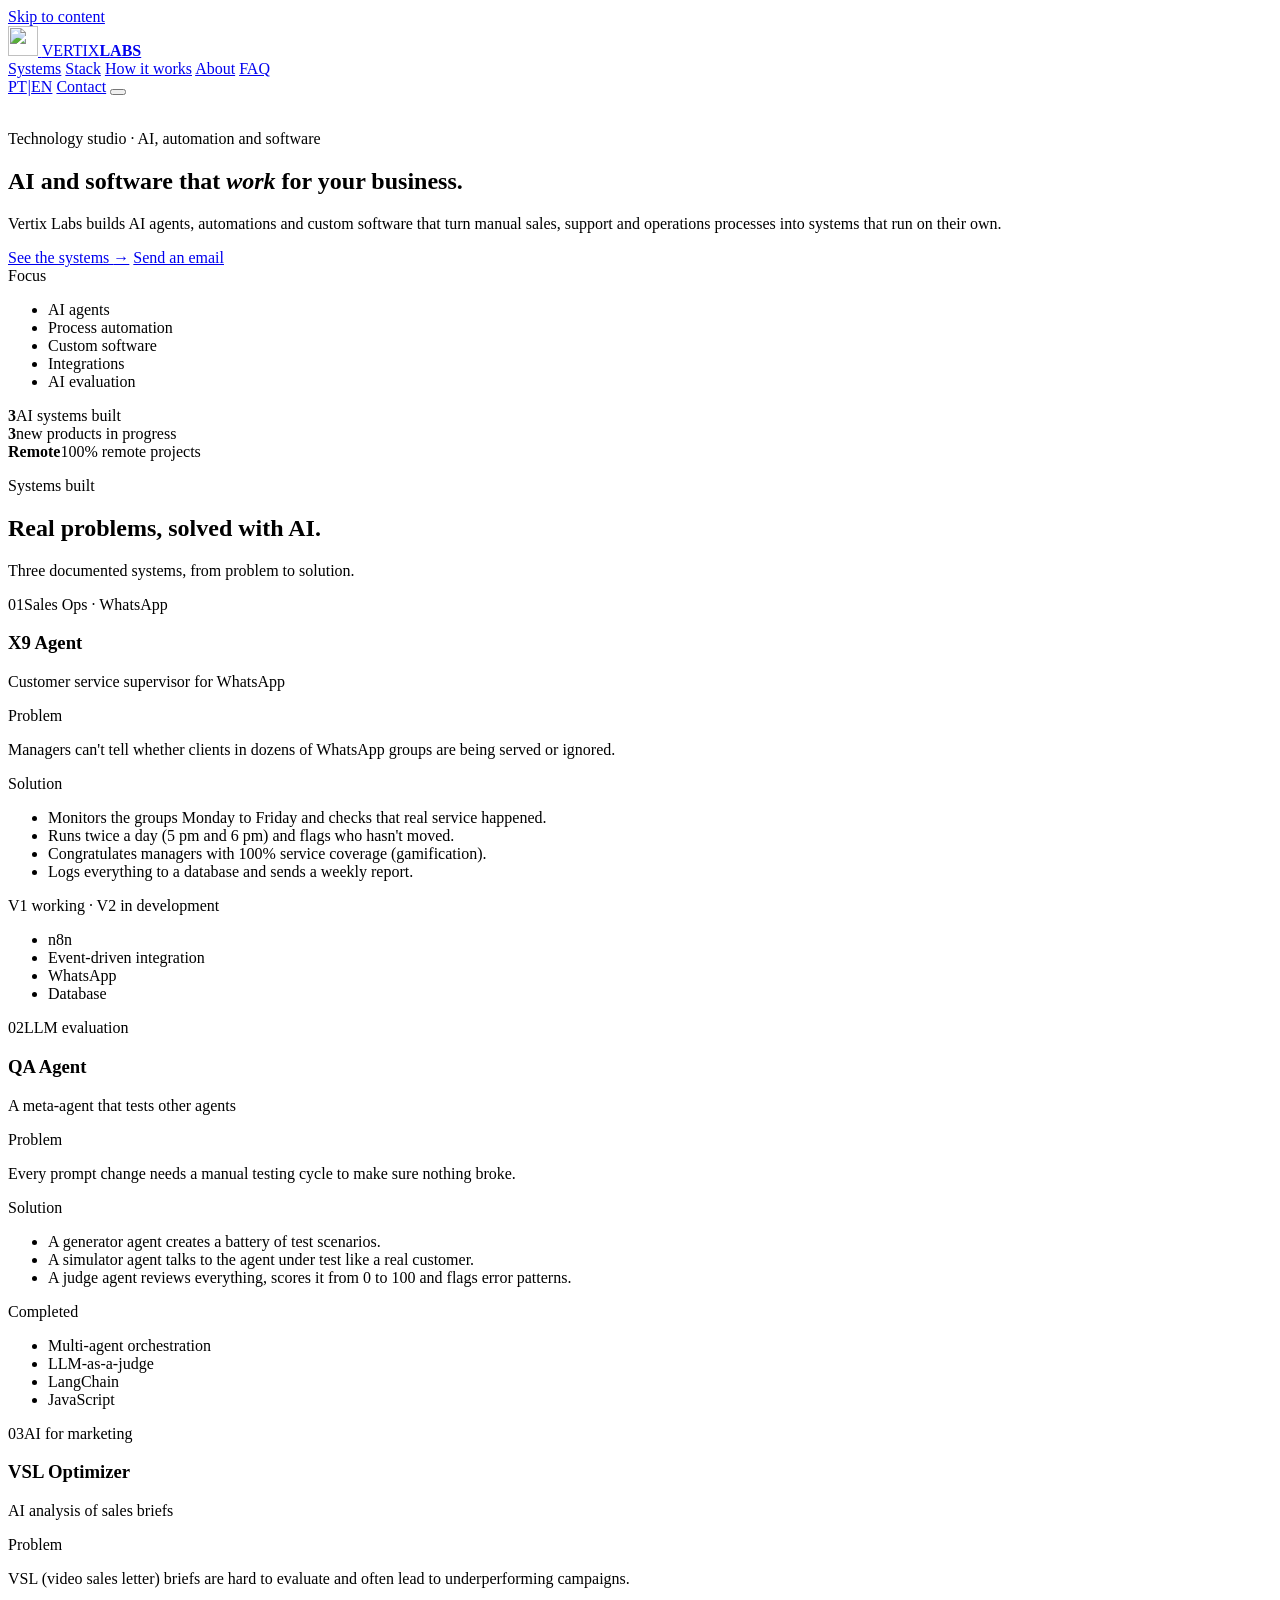
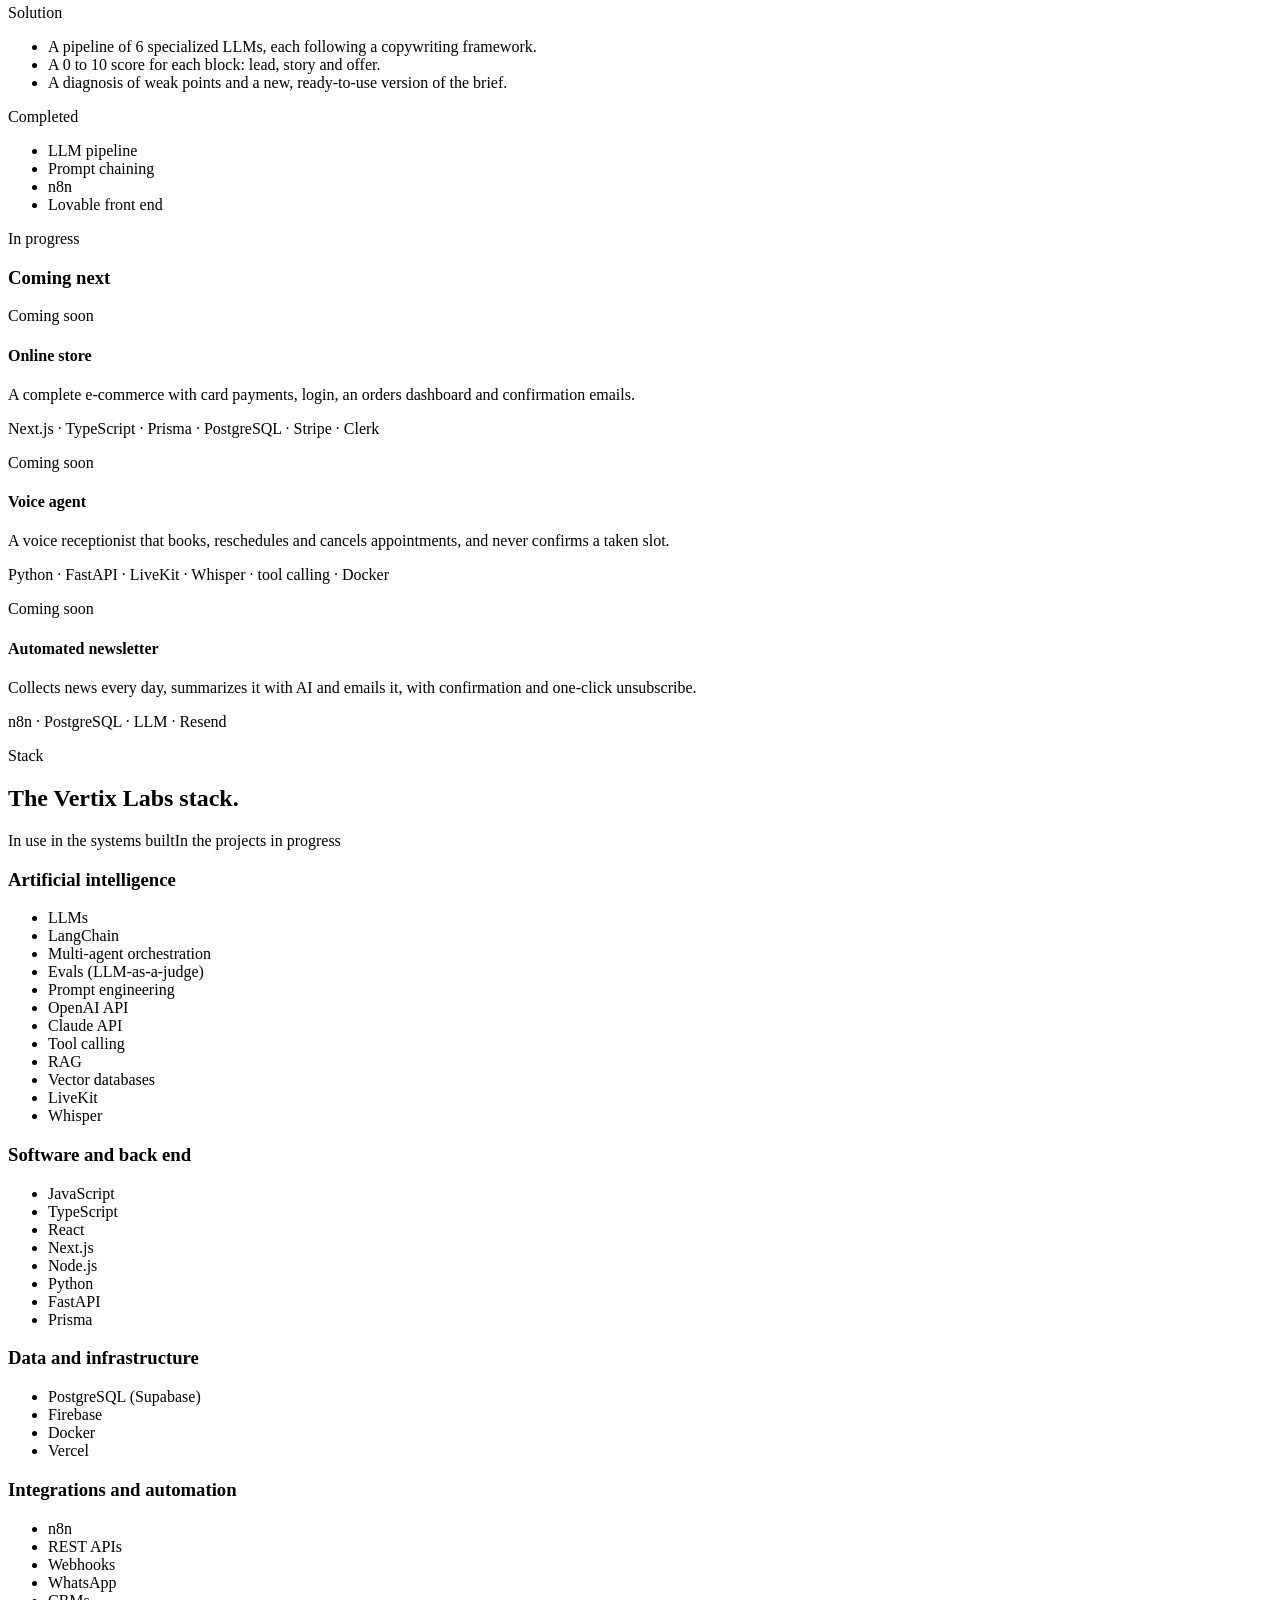
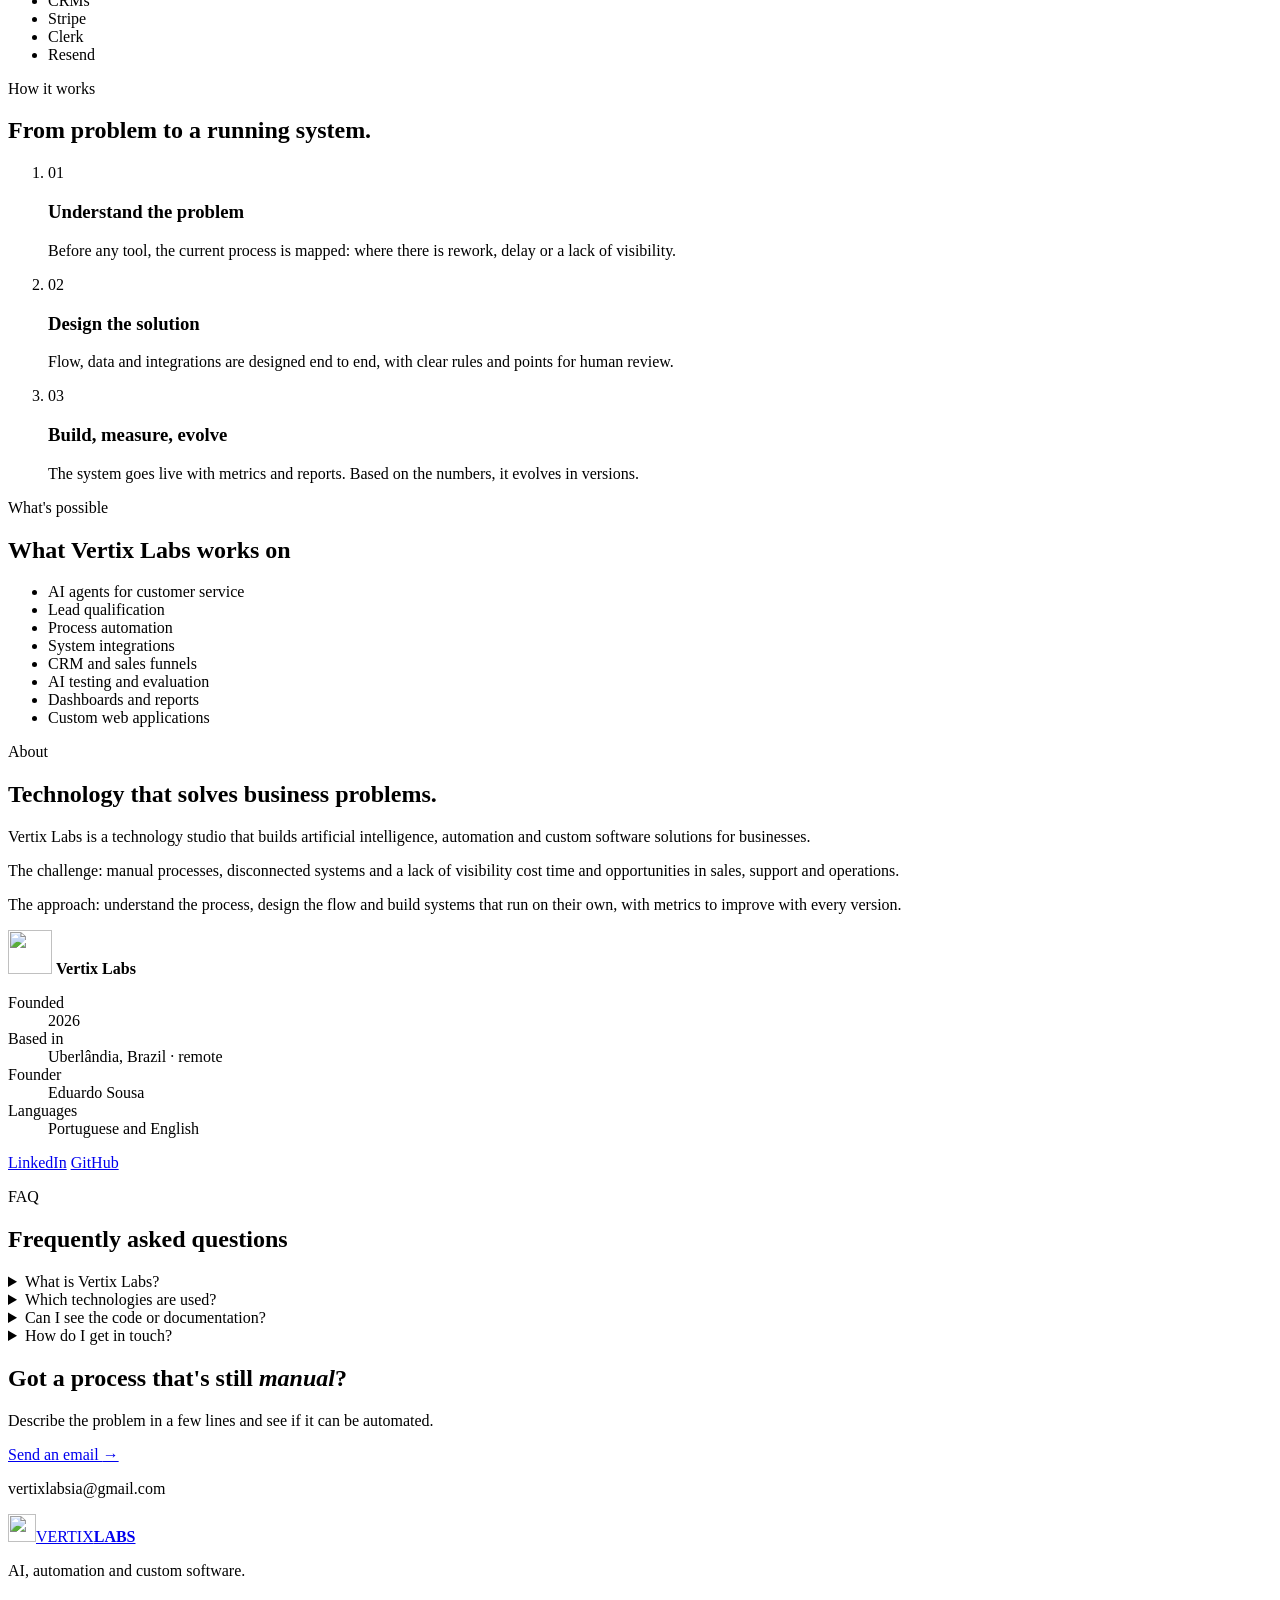
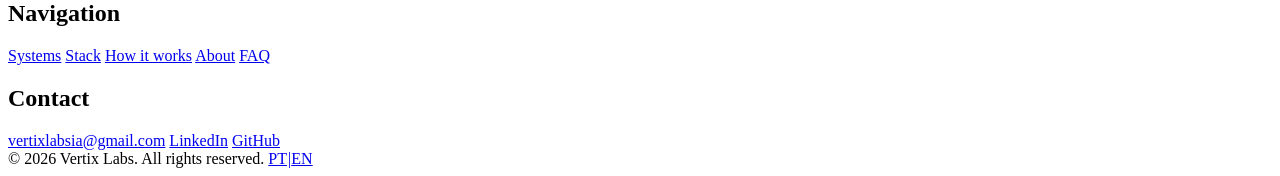
==== public/en/index.html @ cc722b25 "build: generate pt and en pages" ====
<!doctype html>
<html lang="en">
<head>
  <meta charset="utf-8">
  <meta name="viewport" content="width=device-width, initial-scale=1">
  <title>Vertix Labs · AI, automation and custom software</title>
  <meta name="description" content="Technology studio building artificial intelligence, automation and custom software for sales, support and operations.">
  <meta name="theme-color" content="#0a0c0b">
  <link rel="canonical" href="https://vertixlabs.netlify.app/en/">
  <link rel="alternate" hreflang="pt-BR" href="https://vertixlabs.netlify.app/pt/">
  <link rel="alternate" hreflang="en" href="https://vertixlabs.netlify.app/en/">
  <link rel="alternate" hreflang="x-default" href="https://vertixlabs.netlify.app/">
  <meta property="og:type" content="website">
  <meta property="og:site_name" content="Vertix Labs">
  <meta property="og:title" content="Vertix Labs · AI, automation and custom software">
  <meta property="og:description" content="Technology studio building artificial intelligence, automation and custom software for sales, support and operations.">
  <meta property="og:url" content="https://vertixlabs.netlify.app/en/">
  <meta property="og:locale" content="en_US">
  <meta property="og:image" content="https://vertixlabs.netlify.app/assets/img/og-image.png">
  <meta name="twitter:card" content="summary_large_image">
  <link rel="icon" type="image/png" href="../assets/img/favicon.png">
  <link rel="apple-touch-icon" href="../assets/img/apple-touch-icon.png">
  <link rel="preconnect" href="https://fonts.googleapis.com">
  <link rel="preconnect" href="https://fonts.gstatic.com" crossorigin>
  <link rel="stylesheet" href="https://fonts.googleapis.com/css2?family=Inter:wght@400;500;600&amp;family=Instrument+Serif:ital@0;1&amp;display=swap">
  <link rel="stylesheet" href="../assets/css/main.css">
  <script>document.documentElement.classList.add("js");</script>
  <script type="application/ld+json">{"@context": "https://schema.org", "@type": "Organization", "name": "Vertix Labs", "url": "https://vertixlabs.netlify.app/", "logo": "https://vertixlabs.netlify.app/assets/img/icon-512.png", "email": "vertixlabsia@gmail.com", "foundingDate": "2026", "sameAs": ["https://www.linkedin.com/in/eduardo-sousa-dev12/", "https://github.com/eduardosousa12-dev"]}</script>
</head>
<body>
  <a class="skip" href="#main">Skip to content</a>

  <header class="site-header" id="top">
    <div class="wrap bar">
      <a class="brand" href="#top" aria-label="Vertix Labs">
        <img src="../assets/img/mark.png" alt="" width="30" height="30">
        <span class="brand-text">VERTIX<b>LABS</b></span>
      </a>
      <nav class="nav" id="nav" aria-label="Menu">
        <a href="#produtos">Systems</a>
        <a href="#stack">Stack</a>
        <a href="#como">How it works</a>
        <a href="#sobre">About</a>
        <a href="#faq">FAQ</a>
      </nav>
      <div class="bar-right">
        <a class="lang" href="../pt/" hreflang="pt-BR" lang="pt-BR" data-lang="pt" title="Mudar para português" aria-label="Mudar para português"><span>PT</span><i>|</i><span class="on">EN</span></a>
        <a class="btn btn-sm" href="#contato">Contact</a>
        <button class="burger" id="burger" type="button" aria-expanded="false" aria-controls="nav" aria-label="Menu"><span></span><span></span></button>
      </div>
    </div>
  </header>

  <main id="main">
    <section class="hero">
      <div class="hero-bg" aria-hidden="true"><img src="../assets/img/mark.png" alt=""></div>
      <div class="wrap hero-inner">
        <p class="pill"><i aria-hidden="true"></i>Technology studio · AI, automation and software</p>
        <h1>AI and software that <em>work</em> for your business.</h1>
        <p class="lead">Vertix Labs builds AI agents, automations and custom software that turn manual sales, support and operations processes into systems that run on their own.</p>
        <div class="actions">
          <a class="btn" href="#produtos">See the systems <span aria-hidden="true">→</span></a>
          <a class="btn btn-ghost" href="mailto:vertixlabsia@gmail.com?subject=Contact%20via%20the%20Vertix%20Labs%20website">Send an email</a>
        </div>
        <div class="chips-row"><span>Focus</span><ul><li>AI agents</li><li>Process automation</li><li>Custom software</li><li>Integrations</li><li>AI evaluation</li></ul></div>
      </div>
    </section>

    <section class="facts" aria-label="Vertix Labs">
      <div class="wrap facts-grid"><div class="fact"><strong>3</strong><span>AI systems built</span></div><div class="fact"><strong>3</strong><span>new products in progress</span></div><div class="fact"><strong>Remote</strong><span>100% remote projects</span></div></div>
    </section>

    <section class="section" id="produtos">
      <div class="wrap">
        <div class="head reveal"><p class="eyebrow">Systems built</p><h2>Real problems, solved with AI.</h2><p class="muted">Three documented systems, from problem to solution.</p></div>
        <div class="cards"><article class="card reveal"><div class="card-top"><span class="num">01</span><span class="tag">Sales Ops · WhatsApp</span></div><h3>X9 Agent</h3><p class="card-sub">Customer service supervisor for WhatsApp</p><div class="pair"><span class="label">Problem</span><p>Managers can&#x27;t tell whether clients in dozens of WhatsApp groups are being served or ignored.</p></div><div class="pair"><span class="label">Solution</span><ul class="ticks"><li>Monitors the groups Monday to Friday and checks that real service happened.</li><li>Runs twice a day (5 pm and 6 pm) and flags who hasn&#x27;t moved.</li><li>Congratulates managers with 100% service coverage (gamification).</li><li>Logs everything to a database and sends a weekly report.</li></ul></div><p class="status"><i aria-hidden="true"></i>V1 working · V2 in development</p><ul class="mini-chips" aria-label="Stack"><li>n8n</li><li>Event-driven integration</li><li>WhatsApp</li><li>Database</li></ul></article><article class="card reveal"><div class="card-top"><span class="num">02</span><span class="tag">LLM evaluation</span></div><h3>QA Agent</h3><p class="card-sub">A meta-agent that tests other agents</p><div class="pair"><span class="label">Problem</span><p>Every prompt change needs a manual testing cycle to make sure nothing broke.</p></div><div class="pair"><span class="label">Solution</span><ul class="ticks"><li>A generator agent creates a battery of test scenarios.</li><li>A simulator agent talks to the agent under test like a real customer.</li><li>A judge agent reviews everything, scores it from 0 to 100 and flags error patterns.</li></ul></div><p class="status"><i aria-hidden="true"></i>Completed</p><ul class="mini-chips" aria-label="Stack"><li>Multi-agent orchestration</li><li>LLM-as-a-judge</li><li>LangChain</li><li>JavaScript</li></ul></article><article class="card reveal"><div class="card-top"><span class="num">03</span><span class="tag">AI for marketing</span></div><h3>VSL Optimizer</h3><p class="card-sub">AI analysis of sales briefs</p><div class="pair"><span class="label">Problem</span><p>VSL (video sales letter) briefs are hard to evaluate and often lead to underperforming campaigns.</p></div><div class="pair"><span class="label">Solution</span><ul class="ticks"><li>A pipeline of 6 specialized LLMs, each following a copywriting framework.</li><li>A 0 to 10 score for each block: lead, story and offer.</li><li>A diagnosis of weak points and a new, ready-to-use version of the brief.</li></ul></div><p class="status"><i aria-hidden="true"></i>Completed</p><ul class="mini-chips" aria-label="Stack"><li>LLM pipeline</li><li>Prompt chaining</li><li>n8n</li><li>Lovable front end</li></ul></article></div>
        <div class="soon-wrap">
          <div class="soon-head reveal"><p class="eyebrow">In progress</p><h3>Coming next</h3></div>
          <div class="soon-grid"><article class="soon-card reveal"><span class="badge">Coming soon</span><h4>Online store</h4><p>A complete e-commerce with card payments, login, an orders dashboard and confirmation emails.</p><p class="soon-stack">Next.js · TypeScript · Prisma · PostgreSQL · Stripe · Clerk</p></article><article class="soon-card reveal"><span class="badge">Coming soon</span><h4>Voice agent</h4><p>A voice receptionist that books, reschedules and cancels appointments, and never confirms a taken slot.</p><p class="soon-stack">Python · FastAPI · LiveKit · Whisper · tool calling · Docker</p></article><article class="soon-card reveal"><span class="badge">Coming soon</span><h4>Automated newsletter</h4><p>Collects news every day, summarizes it with AI and emails it, with confirmation and one-click unsubscribe.</p><p class="soon-stack">n8n · PostgreSQL · LLM · Resend</p></article></div>
        </div>
      </div>
    </section>

    <section class="section alt" id="stack">
      <div class="wrap">
        <div class="head reveal">
          <p class="eyebrow">Stack</p>
          <h2>The Vertix Labs stack.</h2>
          <p class="legend"><span class="lg-item"><span class="lg used"></span>In use in the systems built</span><span class="lg-item"><span class="lg soon"></span>In the projects in progress</span></p>
        </div>
        <div class="stack-grid"><div class="stack-group reveal"><h3>Artificial intelligence</h3><ul class="stack-chips"><li>LLMs</li><li>LangChain</li><li>Multi-agent orchestration</li><li>Evals (LLM-as-a-judge)</li><li>Prompt engineering</li><li class="soon">OpenAI API</li><li class="soon">Claude API</li><li class="soon">Tool calling</li><li class="soon">RAG</li><li class="soon">Vector databases</li><li class="soon">LiveKit</li><li class="soon">Whisper</li></ul></div><div class="stack-group reveal"><h3>Software and back end</h3><ul class="stack-chips"><li>JavaScript</li><li class="soon">TypeScript</li><li class="soon">React</li><li class="soon">Next.js</li><li class="soon">Node.js</li><li class="soon">Python</li><li class="soon">FastAPI</li><li class="soon">Prisma</li></ul></div><div class="stack-group reveal"><h3>Data and infrastructure</h3><ul class="stack-chips"><li>PostgreSQL (Supabase)</li><li>Firebase</li><li class="soon">Docker</li><li class="soon">Vercel</li></ul></div><div class="stack-group reveal"><h3>Integrations and automation</h3><ul class="stack-chips"><li>n8n</li><li>REST APIs</li><li>Webhooks</li><li>WhatsApp</li><li>CRMs</li><li class="soon">Stripe</li><li class="soon">Clerk</li><li class="soon">Resend</li></ul></div></div>
      </div>
    </section>

    <section class="section" id="como">
      <div class="wrap">
        <div class="head reveal"><p class="eyebrow">How it works</p><h2>From problem to a running system.</h2></div>
        <ol class="steps"><li class="step reveal"><span class="step-n">01</span><h3>Understand the problem</h3><p>Before any tool, the current process is mapped: where there is rework, delay or a lack of visibility.</p></li><li class="step reveal"><span class="step-n">02</span><h3>Design the solution</h3><p>Flow, data and integrations are designed end to end, with clear rules and points for human review.</p></li><li class="step reveal"><span class="step-n">03</span><h3>Build, measure, evolve</h3><p>The system goes live with metrics and reports. Based on the numbers, it evolves in versions.</p></li></ol>
      </div>
    </section>

    <section class="section alt">
      <div class="wrap">
        <div class="head reveal"><p class="eyebrow">What&#x27;s possible</p><h2>What Vertix Labs works on</h2></div>
        <ul class="topics reveal"><li>AI agents for customer service</li><li>Lead qualification</li><li>Process automation</li><li>System integrations</li><li>CRM and sales funnels</li><li>AI testing and evaluation</li><li>Dashboards and reports</li><li>Custom web applications</li></ul>
      </div>
    </section>

    <section class="section" id="sobre">
      <div class="wrap about">
        <div class="reveal">
          <p class="eyebrow">About</p>
          <h2>Technology that solves business problems.</h2>
          <div class="about-text"><p>Vertix Labs is a technology studio that builds artificial intelligence, automation and custom software solutions for businesses.</p><p>The challenge: manual processes, disconnected systems and a lack of visibility cost time and opportunities in sales, support and operations.</p><p>The approach: understand the process, design the flow and build systems that run on their own, with metrics to improve with every version.</p></div>
        </div>
        <aside class="founder reveal">
          <img src="../assets/img/mark.png" alt="" width="44" height="44">
          <strong>Vertix Labs</strong>
          <dl class="info"><div><dt>Founded</dt><dd>2026</dd></div><div><dt>Based in</dt><dd>Uberlândia, Brazil · remote</dd></div><div><dt>Founder</dt><dd>Eduardo Sousa</dd></div><div><dt>Languages</dt><dd>Portuguese and English</dd></div></dl>
          <div class="founder-links">
            <a href="https://www.linkedin.com/in/eduardo-sousa-dev12/" target="_blank" rel="noopener">LinkedIn</a>
            <a href="https://github.com/eduardosousa12-dev" target="_blank" rel="noopener">GitHub</a>
          </div>
        </aside>
      </div>
    </section>

    <section class="section alt" id="faq">
      <div class="wrap narrow">
        <div class="head reveal"><p class="eyebrow">FAQ</p><h2>Frequently asked questions</h2></div>
        <div class="faq reveal"><details><summary>What is Vertix Labs?</summary><p>A technology studio that builds artificial intelligence, automation and custom software for sales, support and operations.</p></details><details><summary>Which technologies are used?</summary><p>In the current systems: LLMs, LangChain, multi-agent orchestration, PostgreSQL and n8n. In the projects in progress: TypeScript, Next.js, Python, FastAPI, Prisma, Docker and more. The Stack section has the full list.</p></details><details><summary>Can I see the code or documentation?</summary><p>Yes. The X9 and QA Agent projects have a repository and documentation on GitHub.</p></details><details><summary>How do I get in touch?</summary><p>By email. Describe the problem in a few lines and the conversation starts from there.</p></details></div>
      </div>
    </section>

    <section class="section cta-section" id="contato">
      <div class="wrap">
        <div class="cta reveal">
          <h2>Got a process that's still <em>manual</em>?</h2>
          <p>Describe the problem in a few lines and see if it can be automated.</p>
          <a class="btn" href="mailto:vertixlabsia@gmail.com?subject=Contact%20via%20the%20Vertix%20Labs%20website">Send an email <span aria-hidden="true">→</span></a>
          <p class="cta-mail">vertixlabsia@gmail.com</p>
        </div>
      </div>
    </section>
  </main>

  <footer class="site-footer">
    <div class="wrap foot">
      <div class="foot-brand">
        <a class="brand" href="#top"><img src="../assets/img/mark.png" alt="" width="28" height="28"><span class="brand-text">VERTIX<b>LABS</b></span></a>
        <p>AI, automation and custom software.</p>
      </div>
      <div>
        <h2 class="foot-title">Navigation</h2>
        <a href="#produtos">Systems</a>
        <a href="#stack">Stack</a>
        <a href="#como">How it works</a>
        <a href="#sobre">About</a>
        <a href="#faq">FAQ</a>
      </div>
      <div>
        <h2 class="foot-title">Contact</h2>
        <a href="mailto:vertixlabsia@gmail.com">vertixlabsia@gmail.com</a>
        <a href="https://www.linkedin.com/in/eduardo-sousa-dev12/" target="_blank" rel="noopener">LinkedIn</a>
        <a href="https://github.com/eduardosousa12-dev" target="_blank" rel="noopener">GitHub</a>
      </div>
    </div>
    <div class="wrap">
      <div class="foot-bottom">
        <span>© 2026 Vertix Labs. All rights reserved.</span>
        <a class="lang" href="../pt/" hreflang="pt-BR" lang="pt-BR" data-lang="pt" title="Mudar para português" aria-label="Mudar para português"><span>PT</span><i>|</i><span class="on">EN</span></a>
      </div>
    </div>
  </footer>

  <script src="../assets/js/main.js" defer></script>
</body>
</html>
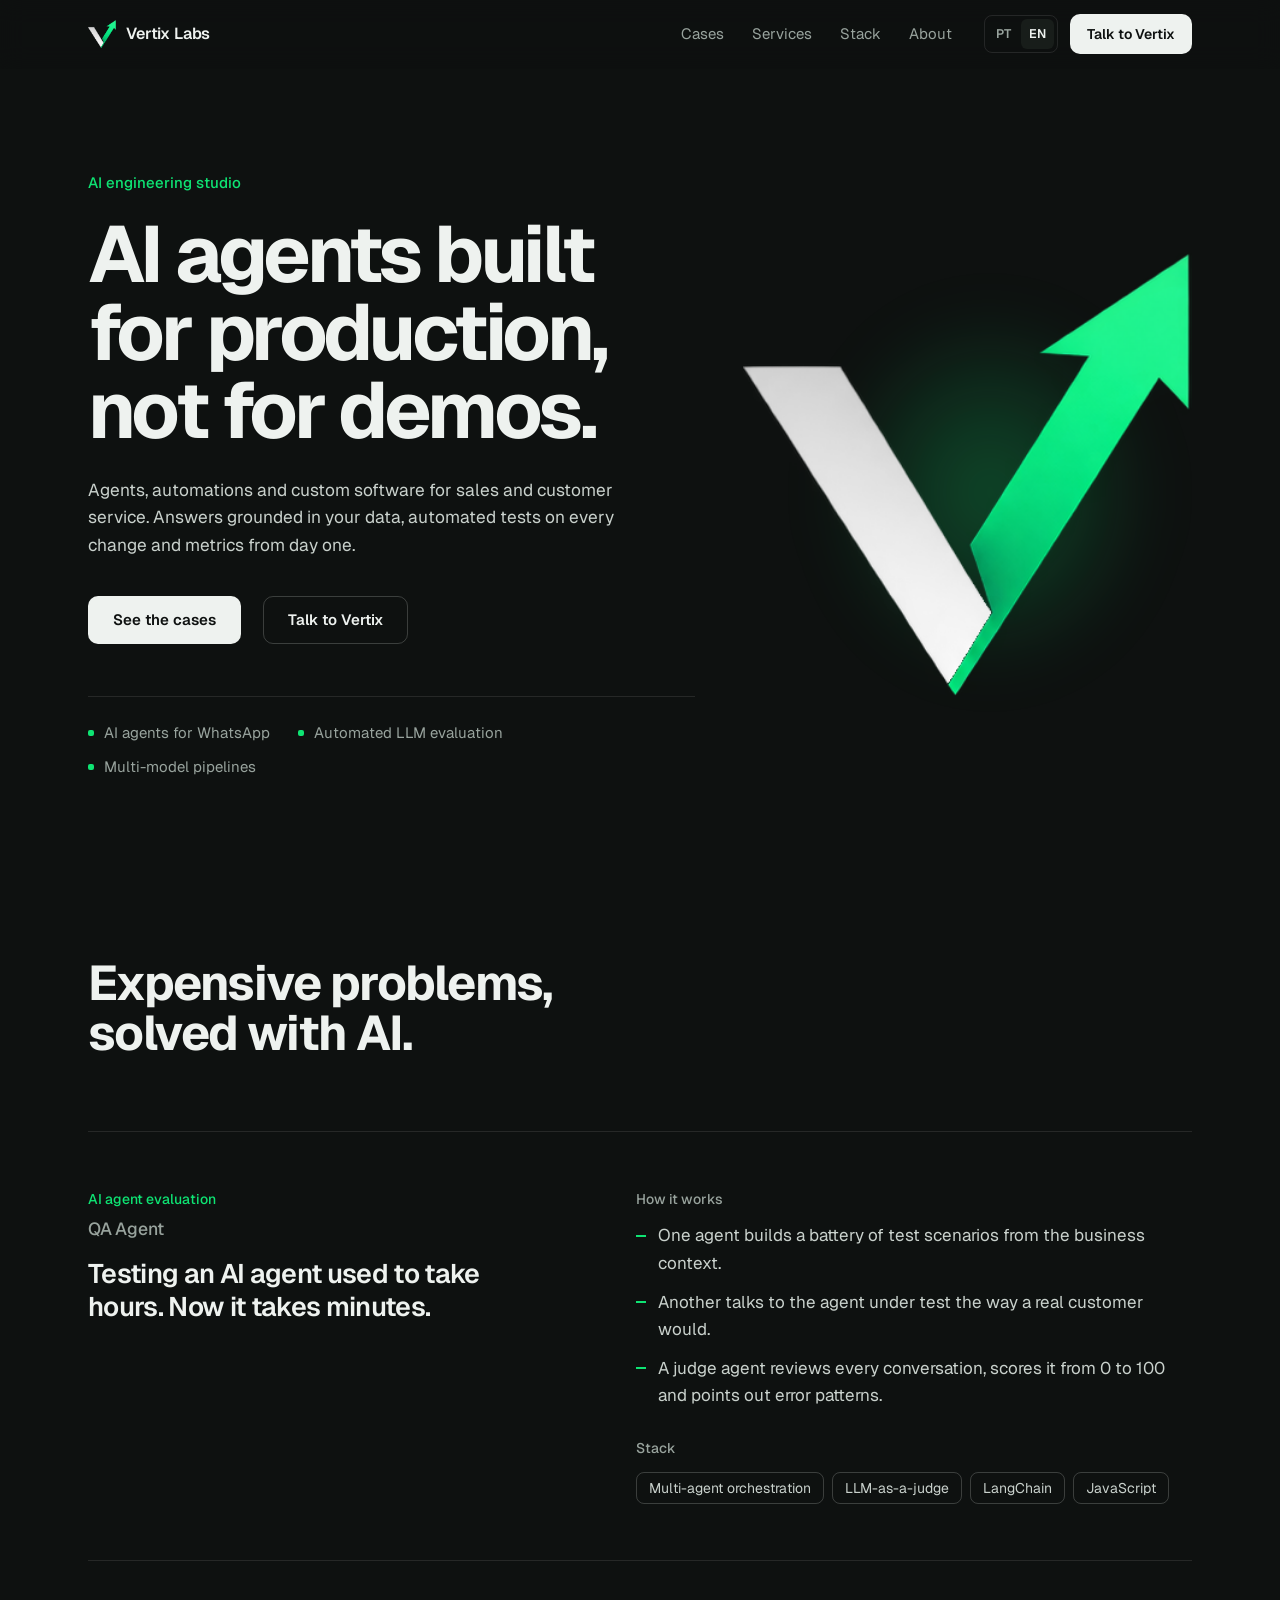
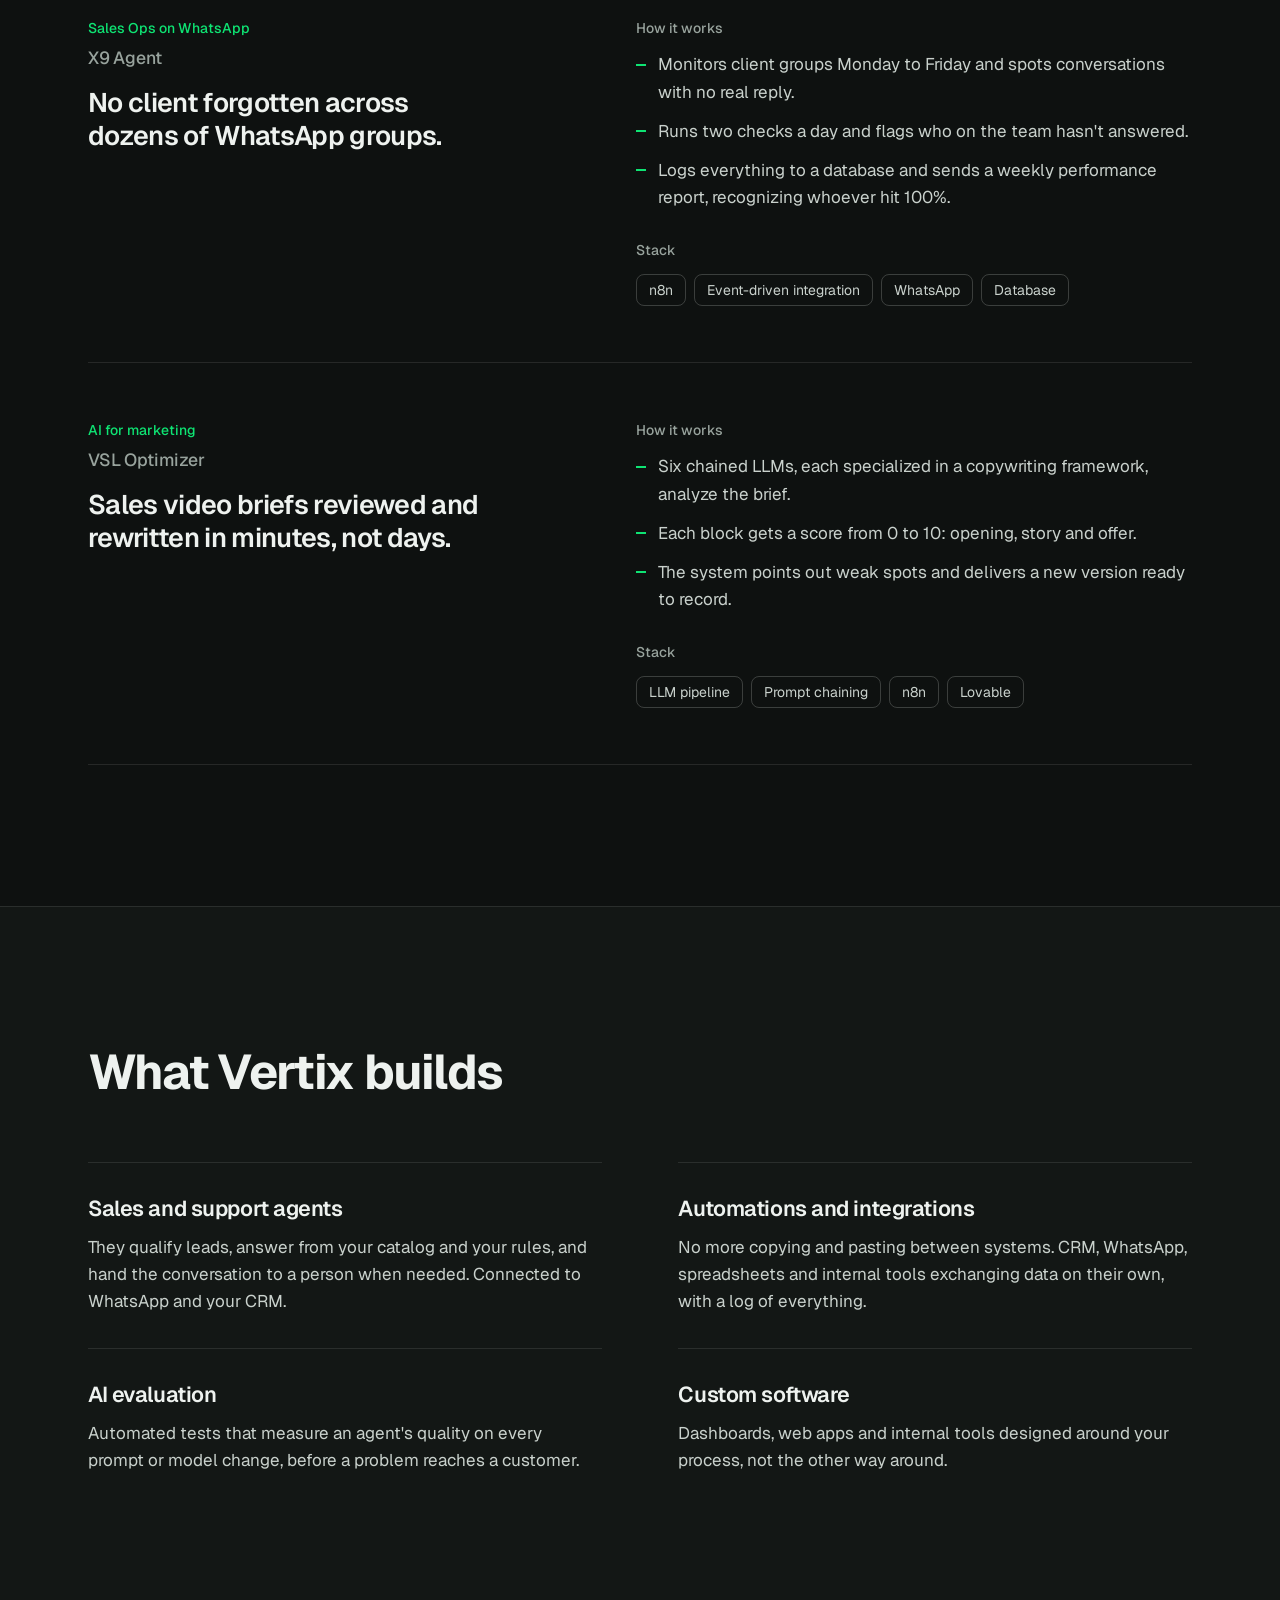
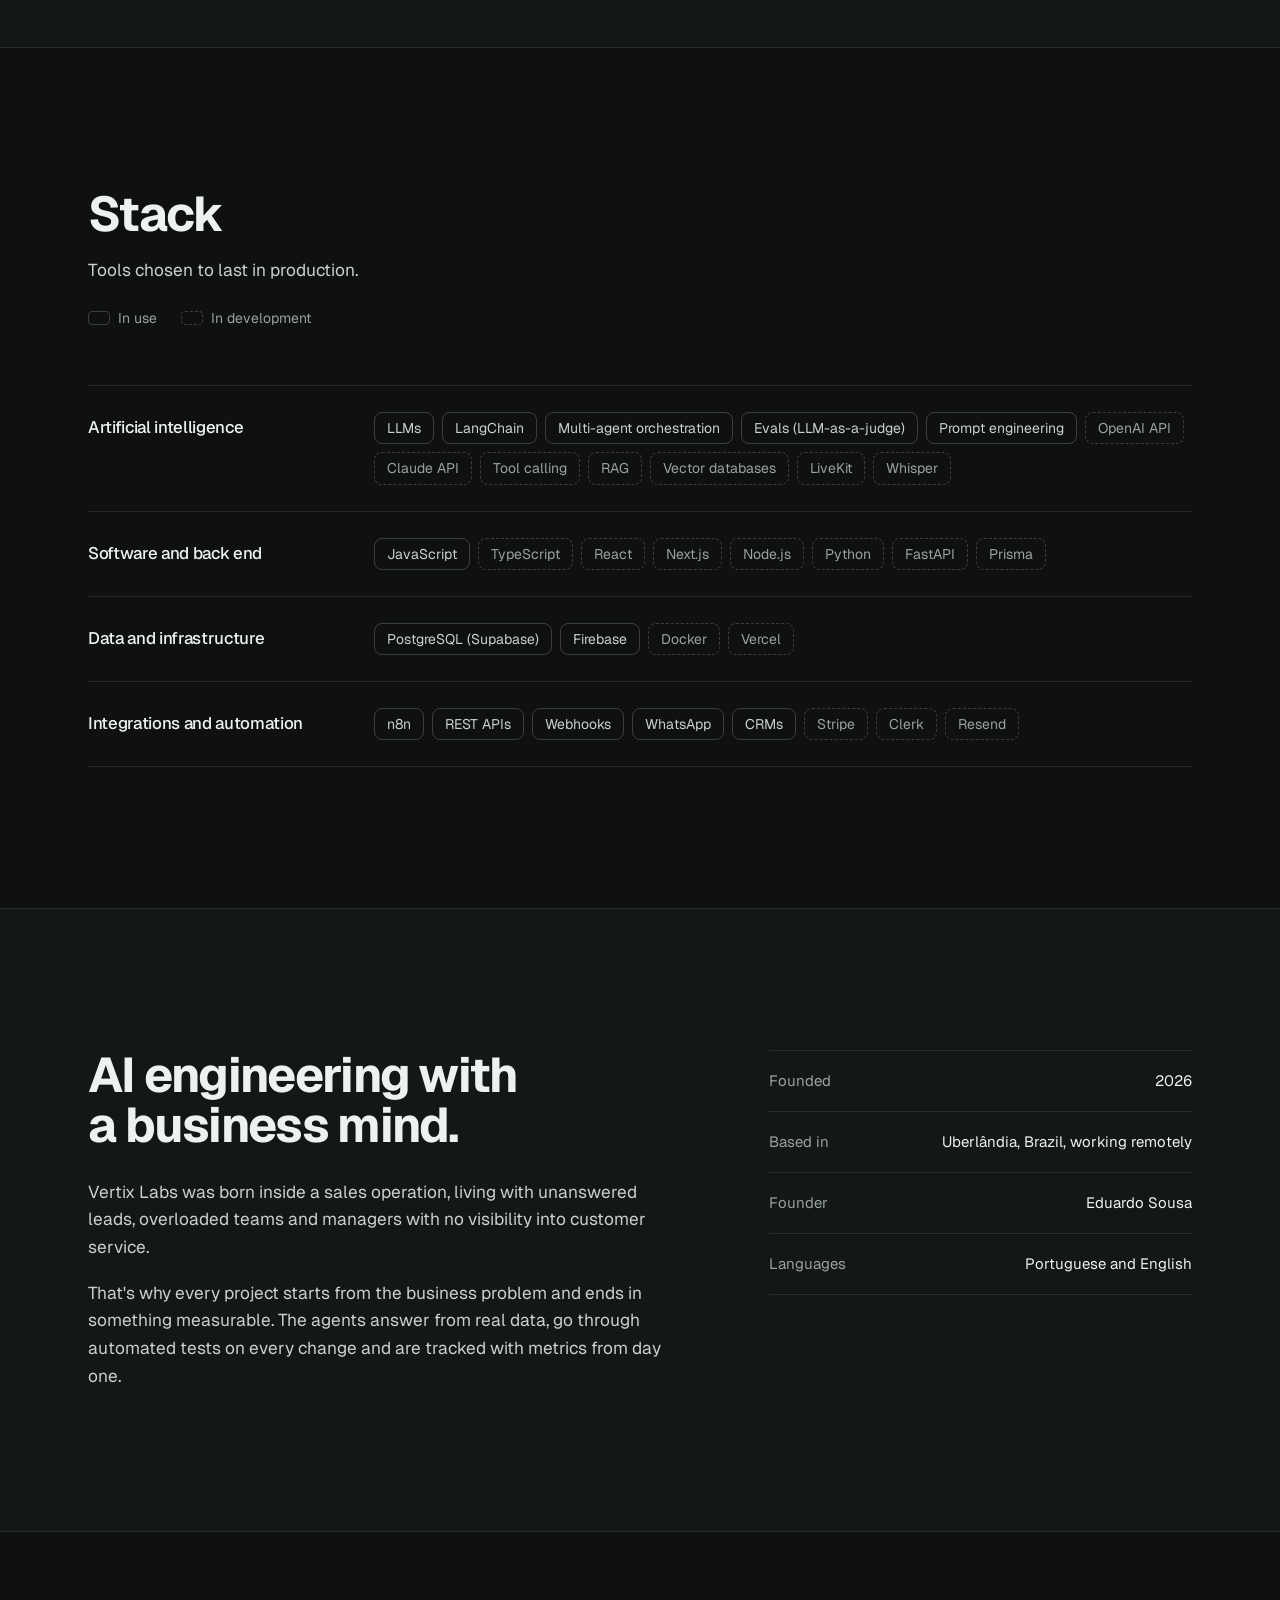
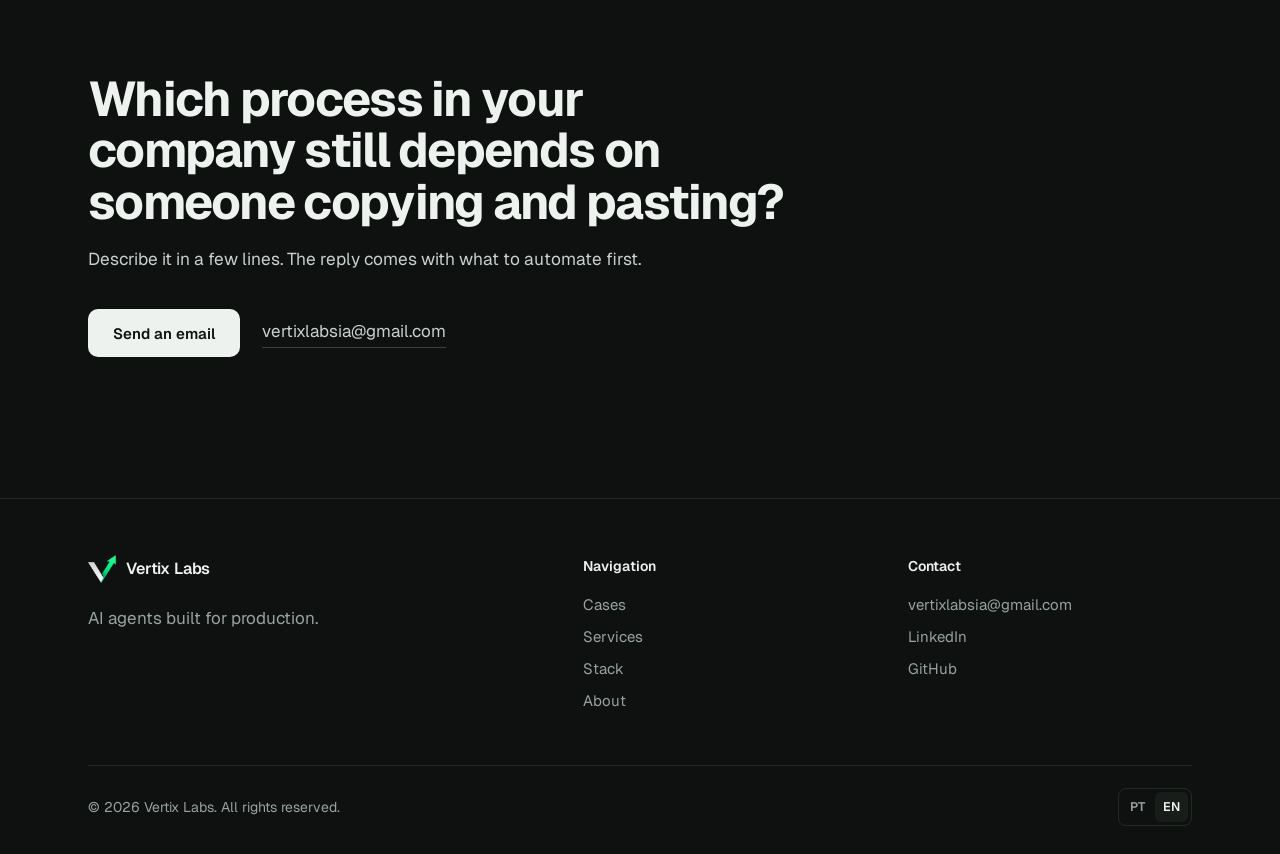
==== commit ea019f51: "feat: rewrite copy and focus the page on case studies Lead with outcomes, replace the generic sectio" ====
--- a/public/en/index.html
+++ b/public/en/index.html
@@ -3,17 +3,17 @@
 <head>
   <meta charset="utf-8">
   <meta name="viewport" content="width=device-width, initial-scale=1">
-  <title>Vertix Labs · AI, automation and custom software</title>
-  <meta name="description" content="Technology studio building artificial intelligence, automation and custom software for sales, support and operations.">
-  <meta name="theme-color" content="#0a0c0b">
+  <title>Vertix Labs · AI agents built for production</title>
+  <meta name="description" content="Vertix Labs builds AI agents, automations and custom software for sales and customer service, with answers grounded in real data, automated tests and metrics from day one.">
+  <meta name="theme-color" content="#0e1110">
   <link rel="canonical" href="https://vertixlabs.netlify.app/en/">
   <link rel="alternate" hreflang="pt-BR" href="https://vertixlabs.netlify.app/pt/">
   <link rel="alternate" hreflang="en" href="https://vertixlabs.netlify.app/en/">
   <link rel="alternate" hreflang="x-default" href="https://vertixlabs.netlify.app/">
   <meta property="og:type" content="website">
   <meta property="og:site_name" content="Vertix Labs">
-  <meta property="og:title" content="Vertix Labs · AI, automation and custom software">
-  <meta property="og:description" content="Technology studio building artificial intelligence, automation and custom software for sales, support and operations.">
+  <meta property="og:title" content="Vertix Labs · AI agents built for production">
+  <meta property="og:description" content="Vertix Labs builds AI agents, automations and custom software for sales and customer service, with answers grounded in real data, automated tests and metrics from day one.">
   <meta property="og:url" content="https://vertixlabs.netlify.app/en/">
   <meta property="og:locale" content="en_US">
   <meta property="og:image" content="https://vertixlabs.netlify.app/assets/img/og-image.png">
@@ -22,30 +22,28 @@
   <link rel="apple-touch-icon" href="../assets/img/apple-touch-icon.png">
   <link rel="preconnect" href="https://fonts.googleapis.com">
   <link rel="preconnect" href="https://fonts.gstatic.com" crossorigin>
-  <link rel="stylesheet" href="https://fonts.googleapis.com/css2?family=Inter:wght@400;500;600&amp;family=Instrument+Serif:ital@0;1&amp;display=swap">
+  <link rel="stylesheet" href="https://fonts.googleapis.com/css2?family=Geist:wght@400;500;600;700&amp;display=swap">
   <link rel="stylesheet" href="../assets/css/main.css">
-  <script>document.documentElement.classList.add("js");</script>
   <script type="application/ld+json">{"@context": "https://schema.org", "@type": "Organization", "name": "Vertix Labs", "url": "https://vertixlabs.netlify.app/", "logo": "https://vertixlabs.netlify.app/assets/img/icon-512.png", "email": "vertixlabsia@gmail.com", "foundingDate": "2026", "sameAs": ["https://www.linkedin.com/in/eduardo-sousa-dev12/", "https://github.com/eduardosousa12-dev"]}</script>
 </head>
 <body>
   <a class="skip" href="#main">Skip to content</a>
 
-  <header class="site-header" id="top">
+  <header class="site-header">
     <div class="wrap bar">
-      <a class="brand" href="#top" aria-label="Vertix Labs">
-        <img src="../assets/img/mark.png" alt="" width="30" height="30">
-        <span class="brand-text">VERTIX<b>LABS</b></span>
+      <a class="brand" href="#main" aria-label="Vertix Labs">
+        <img src="../assets/img/mark.png" alt="" width="28" height="28">
+        <span>Vertix Labs</span>
       </a>
       <nav class="nav" id="nav" aria-label="Menu">
-        <a href="#produtos">Systems</a>
+        <a href="#cases">Cases</a>
+        <a href="#servicos">Services</a>
         <a href="#stack">Stack</a>
-        <a href="#como">How it works</a>
         <a href="#sobre">About</a>
-        <a href="#faq">FAQ</a>
       </nav>
-      <div class="bar-right">
-        <a class="lang" href="../pt/" hreflang="pt-BR" lang="pt-BR" data-lang="pt" title="Mudar para português" aria-label="Mudar para português"><span>PT</span><i>|</i><span class="on">EN</span></a>
-        <a class="btn btn-sm" href="#contato">Contact</a>
+      <div class="bar-actions">
+        <a class="lang" href="../pt/" hreflang="pt-BR" data-lang="pt" title="Mudar para português" aria-label="Mudar para português"><span>PT</span><span aria-current="true">EN</span></a>
+        <a class="btn btn-small" href="#contato">Talk to Vertix</a>
         <button class="burger" id="burger" type="button" aria-expanded="false" aria-controls="nav" aria-label="Menu"><span></span><span></span></button>
       </div>
     </div>
@@ -53,122 +51,97 @@
 
   <main id="main">
     <section class="hero">
-      <div class="hero-bg" aria-hidden="true"><img src="../assets/img/mark.png" alt=""></div>
-      <div class="wrap hero-inner">
-        <p class="pill"><i aria-hidden="true"></i>Technology studio · AI, automation and software</p>
-        <h1>AI and software that <em>work</em> for your business.</h1>
-        <p class="lead">Vertix Labs builds AI agents, automations and custom software that turn manual sales, support and operations processes into systems that run on their own.</p>
-        <div class="actions">
-          <a class="btn" href="#produtos">See the systems <span aria-hidden="true">→</span></a>
-          <a class="btn btn-ghost" href="mailto:vertixlabsia@gmail.com?subject=Contact%20via%20the%20Vertix%20Labs%20website">Send an email</a>
+      <div class="wrap hero-grid">
+        <div class="hero-copy">
+          <p class="kicker">AI engineering studio</p>
+          <h1>AI agents built for production, not for demos.</h1>
+          <p class="lead">Agents, automations and custom software for sales and customer service. Answers grounded in your data, automated tests on every change and metrics from day one.</p>
+          <div class="actions">
+            <a class="btn" href="#cases">See the cases</a>
+            <a class="btn btn-ghost" href="mailto:vertixlabsia@gmail.com?subject=Contact%20via%20the%20Vertix%20Labs%20website">Talk to Vertix</a>
+          </div>
+          <ul class="proof"><li>AI agents for WhatsApp</li><li>Automated LLM evaluation</li><li>Multi-model pipelines</li></ul>
         </div>
-        <div class="chips-row"><span>Focus</span><ul><li>AI agents</li><li>Process automation</li><li>Custom software</li><li>Integrations</li><li>AI evaluation</li></ul></div>
-      </div>
-    </section>
-
-    <section class="facts" aria-label="Vertix Labs">
-      <div class="wrap facts-grid"><div class="fact"><strong>3</strong><span>AI systems built</span></div><div class="fact"><strong>3</strong><span>new products in progress</span></div><div class="fact"><strong>Remote</strong><span>100% remote projects</span></div></div>
-    </section>
-
-    <section class="section" id="produtos">
-      <div class="wrap">
-        <div class="head reveal"><p class="eyebrow">Systems built</p><h2>Real problems, solved with AI.</h2><p class="muted">Three documented systems, from problem to solution.</p></div>
-        <div class="cards"><article class="card reveal"><div class="card-top"><span class="num">01</span><span class="tag">Sales Ops · WhatsApp</span></div><h3>X9 Agent</h3><p class="card-sub">Customer service supervisor for WhatsApp</p><div class="pair"><span class="label">Problem</span><p>Managers can&#x27;t tell whether clients in dozens of WhatsApp groups are being served or ignored.</p></div><div class="pair"><span class="label">Solution</span><ul class="ticks"><li>Monitors the groups Monday to Friday and checks that real service happened.</li><li>Runs twice a day (5 pm and 6 pm) and flags who hasn&#x27;t moved.</li><li>Congratulates managers with 100% service coverage (gamification).</li><li>Logs everything to a database and sends a weekly report.</li></ul></div><p class="status"><i aria-hidden="true"></i>V1 working · V2 in development</p><ul class="mini-chips" aria-label="Stack"><li>n8n</li><li>Event-driven integration</li><li>WhatsApp</li><li>Database</li></ul></article><article class="card reveal"><div class="card-top"><span class="num">02</span><span class="tag">LLM evaluation</span></div><h3>QA Agent</h3><p class="card-sub">A meta-agent that tests other agents</p><div class="pair"><span class="label">Problem</span><p>Every prompt change needs a manual testing cycle to make sure nothing broke.</p></div><div class="pair"><span class="label">Solution</span><ul class="ticks"><li>A generator agent creates a battery of test scenarios.</li><li>A simulator agent talks to the agent under test like a real customer.</li><li>A judge agent reviews everything, scores it from 0 to 100 and flags error patterns.</li></ul></div><p class="status"><i aria-hidden="true"></i>Completed</p><ul class="mini-chips" aria-label="Stack"><li>Multi-agent orchestration</li><li>LLM-as-a-judge</li><li>LangChain</li><li>JavaScript</li></ul></article><article class="card reveal"><div class="card-top"><span class="num">03</span><span class="tag">AI for marketing</span></div><h3>VSL Optimizer</h3><p class="card-sub">AI analysis of sales briefs</p><div class="pair"><span class="label">Problem</span><p>VSL (video sales letter) briefs are hard to evaluate and often lead to underperforming campaigns.</p></div><div class="pair"><span class="label">Solution</span><ul class="ticks"><li>A pipeline of 6 specialized LLMs, each following a copywriting framework.</li><li>A 0 to 10 score for each block: lead, story and offer.</li><li>A diagnosis of weak points and a new, ready-to-use version of the brief.</li></ul></div><p class="status"><i aria-hidden="true"></i>Completed</p><ul class="mini-chips" aria-label="Stack"><li>LLM pipeline</li><li>Prompt chaining</li><li>n8n</li><li>Lovable front end</li></ul></article></div>
-        <div class="soon-wrap">
-          <div class="soon-head reveal"><p class="eyebrow">In progress</p><h3>Coming next</h3></div>
-          <div class="soon-grid"><article class="soon-card reveal"><span class="badge">Coming soon</span><h4>Online store</h4><p>A complete e-commerce with card payments, login, an orders dashboard and confirmation emails.</p><p class="soon-stack">Next.js · TypeScript · Prisma · PostgreSQL · Stripe · Clerk</p></article><article class="soon-card reveal"><span class="badge">Coming soon</span><h4>Voice agent</h4><p>A voice receptionist that books, reschedules and cancels appointments, and never confirms a taken slot.</p><p class="soon-stack">Python · FastAPI · LiveKit · Whisper · tool calling · Docker</p></article><article class="soon-card reveal"><span class="badge">Coming soon</span><h4>Automated newsletter</h4><p>Collects news every day, summarizes it with AI and emails it, with confirmation and one-click unsubscribe.</p><p class="soon-stack">n8n · PostgreSQL · LLM · Resend</p></article></div>
+        <div class="hero-mark" aria-hidden="true">
+          <img src="../assets/img/mark.png" alt="" width="520" height="513">
         </div>
       </div>
     </section>
 
-    <section class="section alt" id="stack">
+    <section class="section" id="cases">
       <div class="wrap">
-        <div class="head reveal">
-          <p class="eyebrow">Stack</p>
-          <h2>The Vertix Labs stack.</h2>
-          <p class="legend"><span class="lg-item"><span class="lg used"></span>In use in the systems built</span><span class="lg-item"><span class="lg soon"></span>In the projects in progress</span></p>
-        </div>
-        <div class="stack-grid"><div class="stack-group reveal"><h3>Artificial intelligence</h3><ul class="stack-chips"><li>LLMs</li><li>LangChain</li><li>Multi-agent orchestration</li><li>Evals (LLM-as-a-judge)</li><li>Prompt engineering</li><li class="soon">OpenAI API</li><li class="soon">Claude API</li><li class="soon">Tool calling</li><li class="soon">RAG</li><li class="soon">Vector databases</li><li class="soon">LiveKit</li><li class="soon">Whisper</li></ul></div><div class="stack-group reveal"><h3>Software and back end</h3><ul class="stack-chips"><li>JavaScript</li><li class="soon">TypeScript</li><li class="soon">React</li><li class="soon">Next.js</li><li class="soon">Node.js</li><li class="soon">Python</li><li class="soon">FastAPI</li><li class="soon">Prisma</li></ul></div><div class="stack-group reveal"><h3>Data and infrastructure</h3><ul class="stack-chips"><li>PostgreSQL (Supabase)</li><li>Firebase</li><li class="soon">Docker</li><li class="soon">Vercel</li></ul></div><div class="stack-group reveal"><h3>Integrations and automation</h3><ul class="stack-chips"><li>n8n</li><li>REST APIs</li><li>Webhooks</li><li>WhatsApp</li><li>CRMs</li><li class="soon">Stripe</li><li class="soon">Clerk</li><li class="soon">Resend</li></ul></div></div>
+        <h2 class="section-title">Expensive problems, solved with AI.</h2>
+        <div class="cases"><article class="case"><div class="case-summary"><p class="case-context">AI agent evaluation</p><h3>QA Agent</h3><p class="case-outcome">Testing an AI agent used to take hours. Now it takes minutes.</p></div><div class="case-detail"><h4>How it works</h4><ul class="case-steps"><li>One agent builds a battery of test scenarios from the business context.</li><li>Another talks to the agent under test the way a real customer would.</li><li>A judge agent reviews every conversation, scores it from 0 to 100 and points out error patterns.</li></ul><h4>Stack</h4><ul class="tags"><li>Multi-agent orchestration</li><li>LLM-as-a-judge</li><li>LangChain</li><li>JavaScript</li></ul></div></article><article class="case"><div class="case-summary"><p class="case-context">Sales Ops on WhatsApp</p><h3>X9 Agent</h3><p class="case-outcome">No client forgotten across dozens of WhatsApp groups.</p></div><div class="case-detail"><h4>How it works</h4><ul class="case-steps"><li>Monitors client groups Monday to Friday and spots conversations with no real reply.</li><li>Runs two checks a day and flags who on the team hasn&#x27;t answered.</li><li>Logs everything to a database and sends a weekly performance report, recognizing whoever hit 100%.</li></ul><h4>Stack</h4><ul class="tags"><li>n8n</li><li>Event-driven integration</li><li>WhatsApp</li><li>Database</li></ul></div></article><article class="case"><div class="case-summary"><p class="case-context">AI for marketing</p><h3>VSL Optimizer</h3><p class="case-outcome">Sales video briefs reviewed and rewritten in minutes, not days.</p></div><div class="case-detail"><h4>How it works</h4><ul class="case-steps"><li>Six chained LLMs, each specialized in a copywriting framework, analyze the brief.</li><li>Each block gets a score from 0 to 10: opening, story and offer.</li><li>The system points out weak spots and delivers a new version ready to record.</li></ul><h4>Stack</h4><ul class="tags"><li>LLM pipeline</li><li>Prompt chaining</li><li>n8n</li><li>Lovable</li></ul></div></article></div>
       </div>
     </section>
 
-    <section class="section" id="como">
+    <section class="section section-raised" id="servicos">
       <div class="wrap">
-        <div class="head reveal"><p class="eyebrow">How it works</p><h2>From problem to a running system.</h2></div>
-        <ol class="steps"><li class="step reveal"><span class="step-n">01</span><h3>Understand the problem</h3><p>Before any tool, the current process is mapped: where there is rework, delay or a lack of visibility.</p></li><li class="step reveal"><span class="step-n">02</span><h3>Design the solution</h3><p>Flow, data and integrations are designed end to end, with clear rules and points for human review.</p></li><li class="step reveal"><span class="step-n">03</span><h3>Build, measure, evolve</h3><p>The system goes live with metrics and reports. Based on the numbers, it evolves in versions.</p></li></ol>
+        <h2 class="section-title">What Vertix builds</h2>
+        <div class="services"><div class="service"><h3>Sales and support agents</h3><p>They qualify leads, answer from your catalog and your rules, and hand the conversation to a person when needed. Connected to WhatsApp and your CRM.</p></div><div class="service"><h3>Automations and integrations</h3><p>No more copying and pasting between systems. CRM, WhatsApp, spreadsheets and internal tools exchanging data on their own, with a log of everything.</p></div><div class="service"><h3>AI evaluation</h3><p>Automated tests that measure an agent&#x27;s quality on every prompt or model change, before a problem reaches a customer.</p></div><div class="service"><h3>Custom software</h3><p>Dashboards, web apps and internal tools designed around your process, not the other way around.</p></div></div>
       </div>
     </section>
 
-    <section class="section alt">
+    <section class="section" id="stack">
       <div class="wrap">
-        <div class="head reveal"><p class="eyebrow">What&#x27;s possible</p><h2>What Vertix Labs works on</h2></div>
-        <ul class="topics reveal"><li>AI agents for customer service</li><li>Lead qualification</li><li>Process automation</li><li>System integrations</li><li>CRM and sales funnels</li><li>AI testing and evaluation</li><li>Dashboards and reports</li><li>Custom web applications</li></ul>
+        <div class="section-head">
+          <h2 class="section-title">Stack</h2>
+          <p class="section-lead">Tools chosen to last in production.</p>
+          <p class="legend">
+            <span class="legend-item"><span class="swatch"></span>In use</span>
+            <span class="legend-item"><span class="swatch swatch-upcoming"></span>In development</span>
+          </p>
+        </div>
+        <div class="stack"><div class="stack-row"><h3>Artificial intelligence</h3><ul class="tags"><li>LLMs</li><li>LangChain</li><li>Multi-agent orchestration</li><li>Evals (LLM-as-a-judge)</li><li>Prompt engineering</li><li class="is-upcoming">OpenAI API</li><li class="is-upcoming">Claude API</li><li class="is-upcoming">Tool calling</li><li class="is-upcoming">RAG</li><li class="is-upcoming">Vector databases</li><li class="is-upcoming">LiveKit</li><li class="is-upcoming">Whisper</li></ul></div><div class="stack-row"><h3>Software and back end</h3><ul class="tags"><li>JavaScript</li><li class="is-upcoming">TypeScript</li><li class="is-upcoming">React</li><li class="is-upcoming">Next.js</li><li class="is-upcoming">Node.js</li><li class="is-upcoming">Python</li><li class="is-upcoming">FastAPI</li><li class="is-upcoming">Prisma</li></ul></div><div class="stack-row"><h3>Data and infrastructure</h3><ul class="tags"><li>PostgreSQL (Supabase)</li><li>Firebase</li><li class="is-upcoming">Docker</li><li class="is-upcoming">Vercel</li></ul></div><div class="stack-row"><h3>Integrations and automation</h3><ul class="tags"><li>n8n</li><li>REST APIs</li><li>Webhooks</li><li>WhatsApp</li><li>CRMs</li><li class="is-upcoming">Stripe</li><li class="is-upcoming">Clerk</li><li class="is-upcoming">Resend</li></ul></div></div>
       </div>
     </section>
 
-    <section class="section" id="sobre">
+    <section class="section section-raised" id="sobre">
       <div class="wrap about">
-        <div class="reveal">
-          <p class="eyebrow">About</p>
-          <h2>Technology that solves business problems.</h2>
-          <div class="about-text"><p>Vertix Labs is a technology studio that builds artificial intelligence, automation and custom software solutions for businesses.</p><p>The challenge: manual processes, disconnected systems and a lack of visibility cost time and opportunities in sales, support and operations.</p><p>The approach: understand the process, design the flow and build systems that run on their own, with metrics to improve with every version.</p></div>
+        <div>
+          <h2 class="section-title">AI engineering with a business mind.</h2>
+          <div class="about-text"><p>Vertix Labs was born inside a sales operation, living with unanswered leads, overloaded teams and managers with no visibility into customer service.</p><p>That&#x27;s why every project starts from the business problem and ends in something measurable. The agents answer from real data, go through automated tests on every change and are tracked with metrics from day one.</p></div>
         </div>
-        <aside class="founder reveal">
-          <img src="../assets/img/mark.png" alt="" width="44" height="44">
-          <strong>Vertix Labs</strong>
-          <dl class="info"><div><dt>Founded</dt><dd>2026</dd></div><div><dt>Based in</dt><dd>Uberlândia, Brazil · remote</dd></div><div><dt>Founder</dt><dd>Eduardo Sousa</dd></div><div><dt>Languages</dt><dd>Portuguese and English</dd></div></dl>
-          <div class="founder-links">
-            <a href="https://www.linkedin.com/in/eduardo-sousa-dev12/" target="_blank" rel="noopener">LinkedIn</a>
-            <a href="https://github.com/eduardosousa12-dev" target="_blank" rel="noopener">GitHub</a>
-          </div>
-        </aside>
+        <dl class="facts"><div><dt>Founded</dt><dd>2026</dd></div><div><dt>Based in</dt><dd>Uberlândia, Brazil, working remotely</dd></div><div><dt>Founder</dt><dd>Eduardo Sousa</dd></div><div><dt>Languages</dt><dd>Portuguese and English</dd></div></dl>
       </div>
     </section>
 
-    <section class="section alt" id="faq">
-      <div class="wrap narrow">
-        <div class="head reveal"><p class="eyebrow">FAQ</p><h2>Frequently asked questions</h2></div>
-        <div class="faq reveal"><details><summary>What is Vertix Labs?</summary><p>A technology studio that builds artificial intelligence, automation and custom software for sales, support and operations.</p></details><details><summary>Which technologies are used?</summary><p>In the current systems: LLMs, LangChain, multi-agent orchestration, PostgreSQL and n8n. In the projects in progress: TypeScript, Next.js, Python, FastAPI, Prisma, Docker and more. The Stack section has the full list.</p></details><details><summary>Can I see the code or documentation?</summary><p>Yes. The X9 and QA Agent projects have a repository and documentation on GitHub.</p></details><details><summary>How do I get in touch?</summary><p>By email. Describe the problem in a few lines and the conversation starts from there.</p></details></div>
-      </div>
-    </section>
-
-    <section class="section cta-section" id="contato">
+    <section class="section contact" id="contato">
       <div class="wrap">
-        <div class="cta reveal">
-          <h2>Got a process that's still <em>manual</em>?</h2>
-          <p>Describe the problem in a few lines and see if it can be automated.</p>
-          <a class="btn" href="mailto:vertixlabsia@gmail.com?subject=Contact%20via%20the%20Vertix%20Labs%20website">Send an email <span aria-hidden="true">→</span></a>
-          <p class="cta-mail">vertixlabsia@gmail.com</p>
+        <h2 class="contact-title">Which process in your company still depends on someone copying and pasting?</h2>
+        <p class="section-lead">Describe it in a few lines. The reply comes with what to automate first.</p>
+        <div class="actions">
+          <a class="btn" href="mailto:vertixlabsia@gmail.com?subject=Contact%20via%20the%20Vertix%20Labs%20website">Send an email</a>
+          <a class="text-link" href="mailto:vertixlabsia@gmail.com">vertixlabsia@gmail.com</a>
         </div>
       </div>
     </section>
   </main>
 
   <footer class="site-footer">
-    <div class="wrap foot">
-      <div class="foot-brand">
-        <a class="brand" href="#top"><img src="../assets/img/mark.png" alt="" width="28" height="28"><span class="brand-text">VERTIX<b>LABS</b></span></a>
-        <p>AI, automation and custom software.</p>
+    <div class="wrap footer-grid">
+      <div class="footer-brand">
+        <a class="brand" href="#main"><img src="../assets/img/mark.png" alt="" width="26" height="26"><span>Vertix Labs</span></a>
+        <p>AI agents built for production.</p>
       </div>
+      <nav aria-label="Navigation">
+        <h2 class="footer-title">Navigation</h2>
+        <a href="#cases">Cases</a>
+        <a href="#servicos">Services</a>
+        <a href="#stack">Stack</a>
+        <a href="#sobre">About</a>
+      </nav>
       <div>
-        <h2 class="foot-title">Navigation</h2>
-        <a href="#produtos">Systems</a>
-        <a href="#stack">Stack</a>
-        <a href="#como">How it works</a>
-        <a href="#sobre">About</a>
-        <a href="#faq">FAQ</a>
-      </div>
-      <div>
-        <h2 class="foot-title">Contact</h2>
+        <h2 class="footer-title">Contact</h2>
         <a href="mailto:vertixlabsia@gmail.com">vertixlabsia@gmail.com</a>
         <a href="https://www.linkedin.com/in/eduardo-sousa-dev12/" target="_blank" rel="noopener">LinkedIn</a>
         <a href="https://github.com/eduardosousa12-dev" target="_blank" rel="noopener">GitHub</a>
       </div>
     </div>
     <div class="wrap">
-      <div class="foot-bottom">
+      <div class="footer-bottom">
         <span>© 2026 Vertix Labs. All rights reserved.</span>
-        <a class="lang" href="../pt/" hreflang="pt-BR" lang="pt-BR" data-lang="pt" title="Mudar para português" aria-label="Mudar para português"><span>PT</span><i>|</i><span class="on">EN</span></a>
+        <a class="lang" href="../pt/" hreflang="pt-BR" data-lang="pt" title="Mudar para português" aria-label="Mudar para português"><span>PT</span><span aria-current="true">EN</span></a>
       </div>
     </div>
   </footer>
--- a/public/assets/css/main.css
+++ b/public/assets/css/main.css
@@ -0,0 +1,760 @@
+/*
+  Vertix Labs
+  One typeface (Geist), a graphite ground and the brand green kept for the
+  logo, focus states and small markers. The hero mark is the one bold element.
+*/
+
+:root {
+  --ground: #0e1110;
+  --raised: #131715;
+  --panel: #181d1a;
+  --line: rgba(238, 242, 239, 0.1);
+  --line-strong: rgba(238, 242, 239, 0.2);
+  --ink: #eef2ef;
+  --ink-soft: #c9d1cc;
+  --muted: #98a39d;
+  --green: #0ee473;
+  --green-soft: rgba(14, 228, 115, 0.14);
+
+  --font: "Geist", ui-sans-serif, system-ui, -apple-system, "Segoe UI", Roboto, sans-serif;
+
+  --step-hero: clamp(2.6rem, 6.2vw, 5.4rem);
+  --step-section: clamp(2rem, 3.8vw, 3.1rem);
+  --step-outcome: clamp(1.35rem, 2.1vw, 1.75rem);
+  --step-lead: clamp(1.05rem, 1.35vw, 1.2rem);
+
+  --wrap: 1200px;
+  --gutter: clamp(20px, 5vw, 48px);
+  --section: clamp(80px, 11vw, 144px);
+  --radius: 14px;
+
+  color-scheme: dark;
+}
+
+*,
+*::before,
+*::after {
+  box-sizing: border-box;
+}
+
+html {
+  scroll-behavior: smooth;
+  scroll-padding-top: 80px;
+  -webkit-text-size-adjust: 100%;
+}
+
+body {
+  margin: 0;
+  background: var(--ground);
+  color: var(--ink);
+  font-family: var(--font);
+  font-size: 17px;
+  line-height: 1.6;
+  -webkit-font-smoothing: antialiased;
+  text-rendering: optimizeLegibility;
+}
+
+h1, h2, h3, h4, p, ul, dl, dd {
+  margin: 0;
+}
+
+ul {
+  padding: 0;
+  list-style: none;
+}
+
+img {
+  display: block;
+  max-width: 100%;
+  height: auto;
+}
+
+a {
+  color: inherit;
+  text-decoration: none;
+}
+
+:focus-visible {
+  outline: 2px solid var(--green);
+  outline-offset: 3px;
+  border-radius: 6px;
+}
+
+.wrap {
+  width: 100%;
+  max-width: var(--wrap);
+  margin: 0 auto;
+  padding: 0 var(--gutter);
+}
+
+.skip {
+  position: absolute;
+  left: -999px;
+  top: 8px;
+  z-index: 100;
+  padding: 8px 14px;
+  border-radius: 8px;
+  background: var(--ink);
+  color: var(--ground);
+}
+
+.skip:focus {
+  left: 12px;
+}
+
+/* Buttons and links */
+
+.btn {
+  display: inline-flex;
+  align-items: center;
+  justify-content: center;
+  min-height: 48px;
+  padding: 0 24px;
+  border: 1px solid transparent;
+  border-radius: 10px;
+  background: var(--ink);
+  color: var(--ground);
+  font: 600 15px/1 var(--font);
+  transition: background-color 0.2s ease, border-color 0.2s ease;
+}
+
+.btn:hover {
+  background: #ffffff;
+}
+
+.btn-ghost {
+  background: transparent;
+  color: var(--ink);
+  border-color: var(--line-strong);
+}
+
+.btn-ghost:hover {
+  background: var(--panel);
+  border-color: var(--muted);
+}
+
+.btn-small {
+  min-height: 40px;
+  padding: 0 16px;
+  font-size: 14px;
+}
+
+.text-link {
+  color: var(--ink-soft);
+  border-bottom: 1px solid var(--line-strong);
+  padding-bottom: 2px;
+  transition: color 0.2s ease, border-color 0.2s ease;
+}
+
+.text-link:hover {
+  color: var(--ink);
+  border-color: var(--green);
+}
+
+/* Header */
+
+.site-header {
+  position: sticky;
+  top: 0;
+  z-index: 50;
+  background: rgba(14, 17, 16, 0.82);
+  backdrop-filter: blur(12px);
+  -webkit-backdrop-filter: blur(12px);
+  border-bottom: 1px solid transparent;
+  transition: border-color 0.25s ease;
+}
+
+.site-header.is-scrolled {
+  border-bottom-color: var(--line);
+}
+
+.bar {
+  display: flex;
+  align-items: center;
+  gap: 32px;
+  height: 68px;
+}
+
+.brand {
+  display: inline-flex;
+  align-items: center;
+  gap: 10px;
+  font-weight: 600;
+  font-size: 16px;
+  letter-spacing: -0.01em;
+}
+
+.brand img {
+  width: 28px;
+  height: 28px;
+  object-fit: contain;
+}
+
+.nav {
+  display: flex;
+  gap: 28px;
+  margin-left: auto;
+}
+
+.nav a {
+  color: var(--muted);
+  font-size: 15px;
+  transition: color 0.2s ease;
+}
+
+.nav a:hover {
+  color: var(--ink);
+}
+
+.bar-actions {
+  display: flex;
+  align-items: center;
+  gap: 12px;
+}
+
+.lang {
+  display: inline-flex;
+  gap: 2px;
+  padding: 3px;
+  border: 1px solid var(--line);
+  border-radius: 8px;
+  font-size: 12.5px;
+  font-weight: 600;
+}
+
+.lang span {
+  padding: 5px 8px;
+  border-radius: 6px;
+  color: var(--muted);
+}
+
+.lang [aria-current] {
+  background: var(--panel);
+  color: var(--ink);
+}
+
+.burger {
+  display: none;
+  position: relative;
+  width: 42px;
+  height: 42px;
+  border: 1px solid var(--line);
+  border-radius: 10px;
+  background: transparent;
+  cursor: pointer;
+}
+
+.burger span {
+  position: absolute;
+  left: 11px;
+  right: 11px;
+  height: 2px;
+  border-radius: 2px;
+  background: var(--ink);
+  transition: transform 0.25s ease, top 0.25s ease;
+}
+
+.burger span:first-child { top: 16px; }
+.burger span:last-child { top: 24px; }
+.burger[aria-expanded="true"] span:first-child { top: 20px; transform: rotate(45deg); }
+.burger[aria-expanded="true"] span:last-child { top: 20px; transform: rotate(-45deg); }
+
+/* Hero */
+
+.hero {
+  position: relative;
+  overflow: hidden;
+  padding: clamp(56px, 8vw, 112px) 0 clamp(16px, 3vw, 40px);
+}
+
+.hero-grid {
+  display: grid;
+  grid-template-columns: minmax(0, 1.35fr) minmax(0, 1fr);
+  align-items: center;
+  gap: 48px;
+}
+
+.kicker {
+  color: var(--green);
+  font-size: 15px;
+  font-weight: 500;
+}
+
+h1 {
+  margin-top: 20px;
+  max-width: 15ch;
+  font-size: var(--step-hero);
+  font-weight: 700;
+  line-height: 0.98;
+  letter-spacing: -0.045em;
+  text-wrap: balance;
+}
+
+.lead {
+  margin-top: 28px;
+  max-width: 52ch;
+  color: var(--ink-soft);
+  font-size: var(--step-lead);
+  line-height: 1.6;
+}
+
+.actions {
+  display: flex;
+  flex-wrap: wrap;
+  align-items: center;
+  gap: 14px 22px;
+  margin-top: 36px;
+}
+
+.proof {
+  display: flex;
+  flex-wrap: wrap;
+  gap: 10px 28px;
+  margin-top: 52px;
+  padding-top: 24px;
+  border-top: 1px solid var(--line);
+  color: var(--muted);
+  font-size: 15px;
+}
+
+.proof li {
+  display: inline-flex;
+  align-items: center;
+  gap: 10px;
+}
+
+.proof li::before {
+  content: "";
+  width: 6px;
+  height: 6px;
+  border-radius: 2px;
+  background: var(--green);
+}
+
+.hero-mark {
+  position: relative;
+  justify-self: end;
+  width: min(100%, 460px);
+}
+
+.hero-mark::before {
+  content: "";
+  position: absolute;
+  inset: 12% 8% 4% 18%;
+  border-radius: 50%;
+  background: radial-gradient(closest-side, rgba(14, 228, 115, 0.28), transparent);
+  filter: blur(30px);
+}
+
+.hero-mark img {
+  position: relative;
+  width: 100%;
+}
+
+/* The single orchestrated motion: the mark settles in on load. */
+@media (prefers-reduced-motion: no-preference) {
+  .hero-mark {
+    animation: mark-in 1.1s cubic-bezier(0.2, 0.7, 0.2, 1) both 0.15s;
+  }
+
+  @keyframes mark-in {
+    from { opacity: 0; transform: translateY(28px) scale(0.97); }
+    to { opacity: 1; transform: none; }
+  }
+}
+
+/* Sections */
+
+.section {
+  padding: var(--section) 0;
+}
+
+.section-raised {
+  background: var(--raised);
+  border-block: 1px solid var(--line);
+}
+
+.section-title {
+  max-width: 20ch;
+  font-size: var(--step-section);
+  font-weight: 700;
+  line-height: 1.04;
+  letter-spacing: -0.035em;
+  text-wrap: balance;
+}
+
+.section-lead {
+  margin-top: 18px;
+  max-width: 56ch;
+  color: var(--ink-soft);
+  font-size: var(--step-lead);
+}
+
+h3 {
+  font-size: 1.35rem;
+  font-weight: 600;
+  line-height: 1.25;
+  letter-spacing: -0.02em;
+}
+
+h4 {
+  color: var(--muted);
+  font-size: 14px;
+  font-weight: 500;
+}
+
+/* Cases */
+
+.cases {
+  margin-top: clamp(40px, 6vw, 72px);
+}
+
+.case {
+  display: grid;
+  grid-template-columns: minmax(0, 1fr) minmax(0, 1.15fr);
+  gap: clamp(28px, 5vw, 80px);
+  padding: clamp(36px, 5vw, 56px) 0;
+  border-top: 1px solid var(--line);
+}
+
+.case:last-child {
+  border-bottom: 1px solid var(--line);
+}
+
+.case-context {
+  color: var(--green);
+  font-size: 14px;
+  font-weight: 500;
+}
+
+.case h3 {
+  margin-top: 8px;
+  color: var(--muted);
+  font-size: 1.1rem;
+  font-weight: 500;
+  letter-spacing: -0.01em;
+}
+
+.case-outcome {
+  margin-top: 18px;
+  max-width: 22ch;
+  font-size: var(--step-outcome);
+  font-weight: 600;
+  line-height: 1.22;
+  letter-spacing: -0.025em;
+  text-wrap: balance;
+}
+
+.case-detail h4 + .case-steps,
+.case-detail h4 + .tags {
+  margin-top: 12px;
+}
+
+.case-steps {
+  display: grid;
+  gap: 12px;
+  margin-bottom: 28px;
+  color: var(--ink-soft);
+}
+
+.case-steps li {
+  position: relative;
+  padding-left: 22px;
+}
+
+.case-steps li::before {
+  content: "";
+  position: absolute;
+  left: 0;
+  top: 0.72em;
+  width: 10px;
+  height: 2px;
+  background: var(--green);
+}
+
+.tags {
+  display: flex;
+  flex-wrap: wrap;
+  gap: 8px;
+}
+
+.tags li {
+  padding: 6px 12px;
+  border: 1px solid var(--line-strong);
+  border-radius: 8px;
+  color: var(--ink-soft);
+  font-size: 14px;
+  line-height: 1.3;
+}
+
+.tags .is-upcoming {
+  border-style: dashed;
+  color: var(--muted);
+}
+
+/* Services */
+
+.services {
+  display: grid;
+  grid-template-columns: repeat(2, minmax(0, 1fr));
+  gap: 0 clamp(32px, 6vw, 96px);
+  margin-top: clamp(40px, 6vw, 64px);
+}
+
+.service {
+  padding: 32px 0;
+  border-top: 1px solid var(--line);
+}
+
+.service p {
+  margin-top: 12px;
+  max-width: 48ch;
+  color: var(--ink-soft);
+}
+
+/* Stack */
+
+.legend {
+  display: flex;
+  flex-wrap: wrap;
+  gap: 10px 24px;
+  margin-top: 22px;
+  color: var(--muted);
+  font-size: 14px;
+}
+
+.legend-item {
+  display: inline-flex;
+  align-items: center;
+  gap: 8px;
+}
+
+.swatch {
+  width: 22px;
+  height: 14px;
+  border: 1px solid var(--line-strong);
+  border-radius: 4px;
+}
+
+.swatch-upcoming {
+  border-style: dashed;
+}
+
+.stack {
+  margin-top: clamp(36px, 5vw, 56px);
+}
+
+.stack-row {
+  display: grid;
+  grid-template-columns: minmax(180px, 0.6fr) minmax(0, 2fr);
+  gap: 16px 40px;
+  padding: 26px 0;
+  border-top: 1px solid var(--line);
+}
+
+.stack-row:last-child {
+  border-bottom: 1px solid var(--line);
+}
+
+.stack-row h3 {
+  font-size: 1.05rem;
+  font-weight: 500;
+  padding-top: 5px;
+}
+
+/* About */
+
+.about {
+  display: grid;
+  grid-template-columns: minmax(0, 1.4fr) minmax(0, 1fr);
+  gap: clamp(36px, 7vw, 112px);
+  align-items: start;
+}
+
+.about-text {
+  display: grid;
+  gap: 18px;
+  margin-top: 28px;
+  max-width: 58ch;
+  color: var(--ink-soft);
+  font-size: var(--step-lead);
+}
+
+.facts {
+  border-top: 1px solid var(--line);
+}
+
+.facts div {
+  display: flex;
+  justify-content: space-between;
+  gap: 24px;
+  padding: 18px 0;
+  border-bottom: 1px solid var(--line);
+  font-size: 15px;
+}
+
+.facts dt {
+  color: var(--muted);
+}
+
+.facts dd {
+  text-align: right;
+}
+
+/* Contact */
+
+.contact-title {
+  max-width: 22ch;
+  font-size: var(--step-section);
+  font-weight: 700;
+  line-height: 1.06;
+  letter-spacing: -0.035em;
+  text-wrap: balance;
+}
+
+/* Footer */
+
+.site-footer {
+  padding-top: 56px;
+  border-top: 1px solid var(--line);
+  color: var(--muted);
+}
+
+.footer-grid {
+  display: grid;
+  grid-template-columns: 1.6fr 1fr 1fr;
+  gap: 40px;
+  padding-bottom: 48px;
+}
+
+.footer-brand .brand {
+  color: var(--ink);
+}
+
+.footer-brand p {
+  margin-top: 14px;
+}
+
+.footer-title {
+  margin-bottom: 12px;
+  color: var(--ink);
+  font-size: 14px;
+  font-weight: 600;
+}
+
+.footer-grid a:not(.brand) {
+  display: block;
+  padding: 4px 0;
+  font-size: 15px;
+  word-break: break-word;
+  transition: color 0.2s ease;
+}
+
+.footer-grid a:not(.brand):hover {
+  color: var(--ink);
+}
+
+.footer-bottom {
+  display: flex;
+  align-items: center;
+  justify-content: space-between;
+  gap: 16px;
+  padding: 22px 0 28px;
+  border-top: 1px solid var(--line);
+  font-size: 14px;
+}
+
+/* Responsive */
+
+@media (max-width: 960px) {
+  .hero-grid {
+    grid-template-columns: 1fr;
+  }
+
+  .hero-mark {
+    order: -1;
+    justify-self: start;
+    width: 132px;
+  }
+
+  .case,
+  .about,
+  .services {
+    grid-template-columns: 1fr;
+  }
+
+  .stack-row {
+    grid-template-columns: 1fr;
+  }
+}
+
+@media (max-width: 860px) {
+  .burger {
+    display: inline-block;
+  }
+
+  .bar-actions .btn {
+    display: none;
+  }
+
+  .bar-actions {
+    margin-left: auto;
+  }
+
+  .nav {
+    position: absolute;
+    top: 68px;
+    left: 0;
+    right: 0;
+    flex-direction: column;
+    gap: 0;
+    margin: 0;
+    max-height: 0;
+    overflow: hidden;
+    background: var(--ground);
+    border-bottom: 1px solid var(--line);
+    transition: max-height 0.3s ease;
+  }
+
+  .nav.is-open {
+    max-height: 320px;
+  }
+
+  .nav a {
+    padding: 16px var(--gutter);
+    border-top: 1px solid var(--line);
+    font-size: 16px;
+  }
+}
+
+@media (max-width: 640px) {
+  body {
+    font-size: 16px;
+  }
+
+  .actions .btn {
+    width: 100%;
+  }
+
+  .footer-grid {
+    grid-template-columns: 1fr;
+    gap: 28px;
+  }
+
+  .footer-bottom {
+    flex-direction: column;
+    align-items: flex-start;
+  }
+}
+
+@media (prefers-reduced-motion: reduce) {
+  html {
+    scroll-behavior: auto;
+  }
+
+  *,
+  *::before,
+  *::after {
+    transition-duration: 0.01ms !important;
+  }
+}
